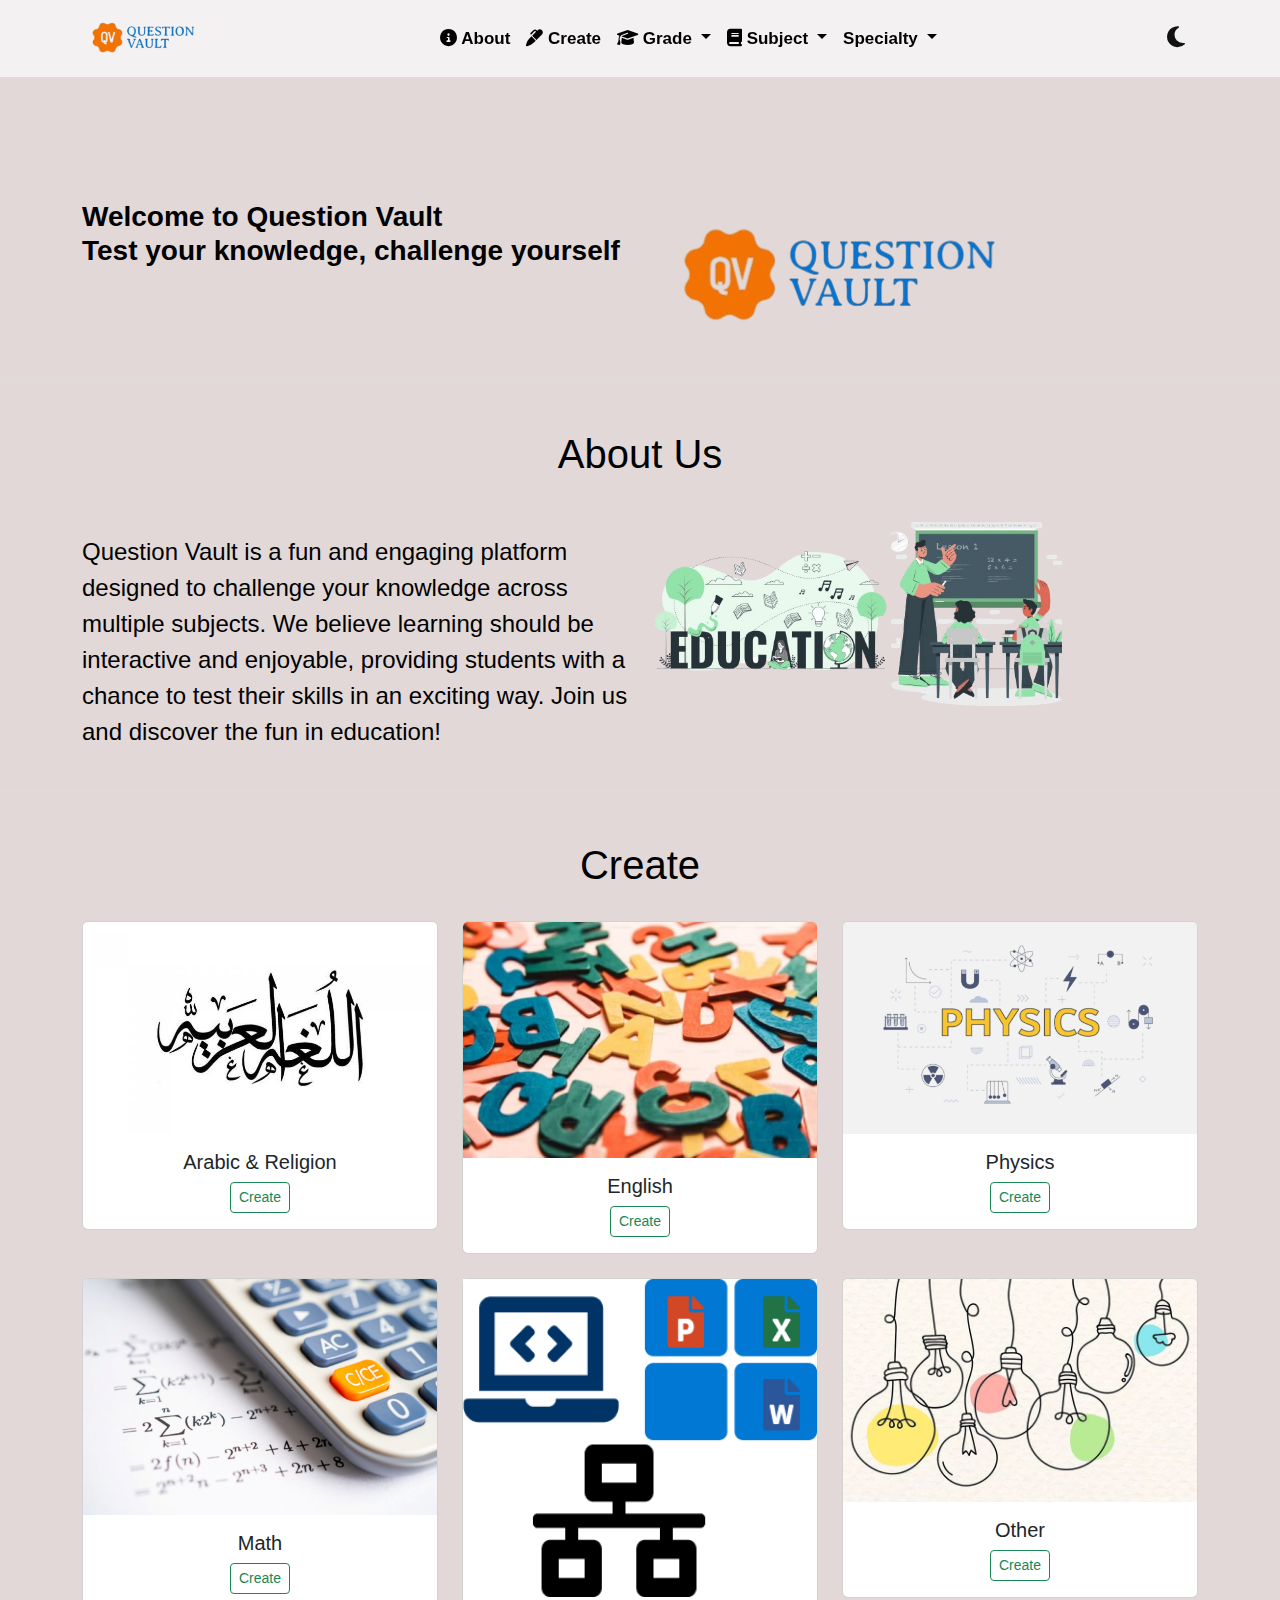
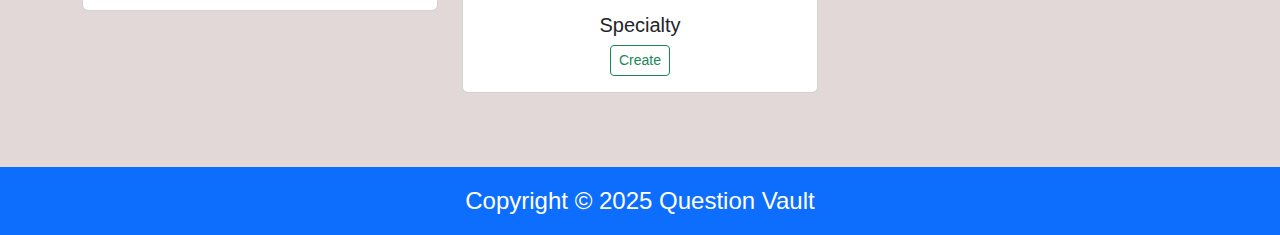
==== index.html @ 694b7378 "Add files via upload" ====
<!DOCTYPE html>
<html lang="en">

<head>
    <meta charset="UTF-8">
    <meta name="viewport" content="width=device-width, initial-scale=1.0">
    <title>Question Vault</title>
    <link rel="website icon" type="PNG" href="./Images/Logo-removebg.png">
    <link rel="stylesheet" href="./css/all.min.css">
    <link rel="stylesheet" href="./css/bootstrap.min.css">
    <link rel="stylesheet" href="./css/project.css">
</head>

<body class="">
    <header>
        <nav class="navbar navbar-expand-lg bg-light bg-opacity-75 fixed-top">
            <div class="container">

                <a class="navbar-brand" href="#"><img loading="lazy" src="./Images/Logo-removebg.png" alt="logo brand"></a>

                <button class="navbar-toggler" type="button" data-bs-toggle="collapse"
                    data-bs-target="#navbarNavDropdown" aria-controls="navbarNavDropdown" aria-expanded="true"
                    aria-label="Toggle navigation">
                    <span class="navbar-toggler-icon"></span>
                </button>
                <div class="collapse navbar-collapse" id="navbarNavDropdown">
                    <div class="navbar-nav ms-auto">

                        <a class="nav-link" href="#about"><i class="fa fa-info-circle"></i> About</a>

                        <a class="nav-link" href="#create"><i class="fa fa-marker"></i> Create</a>

                        <div class="nav-item dropdown">
                            <a class="nav-link dropdown-toggle" href="#" role="button" data-bs-toggle="dropdown"
                                aria-expanded="false">
                                <i class="fa fa-graduation-cap"></i> Grade
                            </a>
                            <ul class="dropdown-menu">
                                <li><a class="dropdown-item text-center" href="#">1</a></li>
                                <li><a class="dropdown-item text-center" href="#">2</a></li>
                                <li><a class="dropdown-item text-center" href="#">3</a></li>
                            </ul>
                        </div>
                        <div class="dropdown">
                            <a class="nav-link dropdown-toggle" href="#" role="button" data-bs-toggle="dropdown"
                                aria-expanded="false">
                                <i class="fa fa-book"></i> Subject
                            </a>
                            <ul class="dropdown-menu">
                                <li><a class="dropdown-item" href="#"><i class="fa-solid fa-book"></i> Arabic &
                                        Religion</a></li>
                                <li><a class="dropdown-item" href="#"><i class="fa-solid fa-language"></i>
                                        English</a>
                                </li>
                                <li><a class="dropdown-item" href="#"><i class="fa-solid fa-atom"></i> Physics</a>
                                </li>
                                <li><a class="dropdown-item" href="#"><i class="fa-solid fa-square-root-variable"></i>
                                        Math</a></li>
                                <li><a class="dropdown-item" href=""><i class="fa fa-book-atlas"></i> Social studies</a>
                                </li>
                            </ul>
                        </div>
                        <div class="nav-item dropdown">
                            <a class="nav-link dropdown-toggle" href="#" role="button" data-bs-toggle="dropdown"
                                aria-expanded="false">
                                Specialty
                            </a>
                            <ul class="dropdown-menu">
                                <li><a class="dropdown-item text-center" href="#"><i class="fa-solid fa-computer"></i>
                                        IT</a></li>
                                <li><a class="dropdown-item text-center" href="#"><i class="fa fa-network-wired"></i>
                                        Comm</a></li>
                                <li><a class="dropdown-item text-center" href="#"><i class="fa-brands fa-microsoft"></i>
                                        ICT</a></li>
                            </ul>
                        </div>
                    </div>

                    <div class="ms-auto">
                        <button id="white" class="btn fs-4"><i class="fa fa-sun"></i></button>
                        <button id="dark" class="btn fs-4"><i class="fa fa-moon"></i></button>
                    </div>
                </div>
            </div>
        </nav>
    </header>
    <!-- ------------ -->
    <section id="home" class="">
        <div class="container">
            <div class="row">
                <div class="col-md-6">
                    <h3 class="fs-3 fw-bold">Welcome to Question Vault<br> Test your knowledge, challenge yourself
                    </h3>
                </div>
                <div class="col-md-6">
                    <img loading="lazy" src="./Images/Logo-removebg.png" alt="">
                </div>
            </div>
        </div>
    </section>
    <!-- ========================================== -->
    <section id="about">
        <h1 class="text-center py-4">About Us</h1>
        <div class="container">
            <div class="row">
                <div class="col-md-6">
                    <p class="pt-4 fs-4">
                        Question Vault is a fun and engaging platform designed to challenge your knowledge across
                        multiple
                        subjects. We believe learning should be interactive and enjoyable, providing students with a
                        chance
                        to test their skills in an exciting way. Join us and discover the fun in education!</p>
                </div>
                <div class="col-md-6">
                    <img loading="lazy" class="w-75" src="./Images/photo1-removebg-preview.png" alt="">
                </div>
            </div>
        </div>
    </section>
    <!-- ========================================== -->
    <section id="create">
        <h1 class="text-center py-4">Create</h1>
        <div class="container pb-4">
            <div class="row">
                <!-- Arabic & Religion Card -->
                <div class="col-md-4 mb-4">
                    <div class="card">
                        <img loading="lazy" src="./Images/Arabic.jpeg" alt="Arabic and Religion" class="card-img-top">
                        <div class="card-body text-center">
                            <h5 class="card-title">Arabic & Religion</h5>
                            <a href="./html/arabic.html" target="_blank"
                                class="btn btn-outline-success btn-sm">Create</a>
                        </div>
                    </div>
                </div>

                <!-- English Card -->
                <div class="col-md-4 mb-4">
                    <div class="card">
                        <img loading="lazy" src="./Images/english.png" alt="English" class="card-img-top">
                        <div class="card-body text-center">
                            <h5 class="card-title">English</h5>
                            <a href="./html/english.html" target="_blank"
                                class="btn btn-outline-success btn-sm">Create</a>
                        </div>
                    </div>
                </div>

                <!-- Physics Card -->
                <div class="col-md-4 mb-4">
                    <div class="card">
                        <img loading="lazy" src="./Images/phy.png" alt="Physics" class="card-img-top">
                        <div class="card-body text-center">
                            <h5 class="card-title">Physics</h5>
                            <a href="./html/physics.html" target="_blank"
                                class="btn btn-outline-success btn-sm">Create</a>
                        </div>
                    </div>
                </div>

                <!-- Math Card -->
                <div class="col-md-4 mb-4">
                    <div class="card">
                        <img loading="lazy" src="./Images/math.png" alt="Math" class="card-img-top">
                        <div class="card-body text-center">
                            <h5 class="card-title">Math</h5>
                            <a href="./html/math.html" target="_blank" class="btn btn-outline-success btn-sm">Create</a>
                        </div>
                    </div>
                </div>

                <!-- Specialty Card -->
                <div class="col-md-4 mb-4">
                    <div class="card">
                        <img loading="lazy" src="./Images/Untitled.png" alt="">
                        <div class="card-body text-center py-3">
                            <h5 class="card-title">Specialty</h5>
                            <a href="./html/specialty.html" target="_blank"
                                class="btn btn-outline-success btn-sm">Create</a>
                        </div>
                    </div>
                </div>

                <!-- Other Card -->
                <div class="col-md-4 mb-4">
                    <div class="card">
                        <img loading="lazy" src="./Images/Another.JPG" class="card-img-top" alt="Other Subjects">
                        <div class="card-body text-center">
                            <h5 class="card-title">Other</h5>
                            <a href="./html/other.html" target="_blank"
                                class="btn btn-outline-success btn-sm">Create</a>
                        </div>
                    </div>
                </div>
            </div>
        </div>
    </section>
    <!-- ========================================== -->
    <footer class="text-center p-3 bg-primary fs-4 text-white">Copyright &copy; 2025 Question Vault</footer>

    <div class="container">
        <button class="btn btn-primary rounded-circle float-end" id="btnTop">
            <i class="fa fa-arrow-up fa-2x"></i></button>
    </div>

    <script src="./js/bootstrap.bundle.js"></script>
    <script src="./js/project.js"></script>
</body>

</html>
---- css/project.css ----
* {
    margin: 0;
    padding: 0;
    font-family: sans-serif;
}

/* body {
    background: #4caf50;
    background: #ff9800;
    background: #b0bec5;
    background: #000000;
    background: #9c27b0;
    background: #f44336;
    background: #03a9f4;
    background: #303f9f;
    background: #ffffff;
    background: #1a237e;

    color: #000000;
    color: #333333;
    color: #ffffff;
    color: #1a237e;
    color: #e0e0e0;
} */

#home {
    padding-top: 200px;
}

section {
    padding: 25px;
    border-bottom: 1px solid #ddd;
    scroll-snap-align: start;
}

li {
    list-style: none;
}

/* -------------------------------- */
.navbar .nav-link {
    color: #000000;
    transition: all 0.4s;
    font-size: 17px;
    font-weight: 600;
}

.navbar .nav-link:hover {
    letter-spacing: 1.2px;
    text-transform: uppercase;
    transition: all 0.3s linear;
}

.navbar-brand img {
    border-radius: 32px;
    width: 125px;
}

/* -------------------------------- */
.dropdown-menu {
    background-color: #111111;
    border: none;
}

.dropdown-item {
    color: white;
    transition: background-color 0.3s;
}

.dropdown-item:hover {
    background-color: #ff5733;
}

/* -------------------------------- */
.card:hover {
    transform: scale(0.99);
    box-shadow: 0 8px 20px #000000b9;
    transition: all 0.3s ease;
}

/* -------------------------------- */
.whiteMod {
    background: #e2d8d8;
    color: #000000;
}

.darkMod .card:hover {
    transform: scale(0.9);
    box-shadow: 0 5px 10px #ebebeb9f;
}

.darkMod {
    background: #0b0a13;
    color: #f5f8ed;
}

.fa-sun {
    color: #f7d410;
}

.fa-moon {
    color: #111111;
}

#btnTop {
    position: fixed;
    bottom: 30px;
    right: 50px;
    z-index: 1000;
    display: none;
}
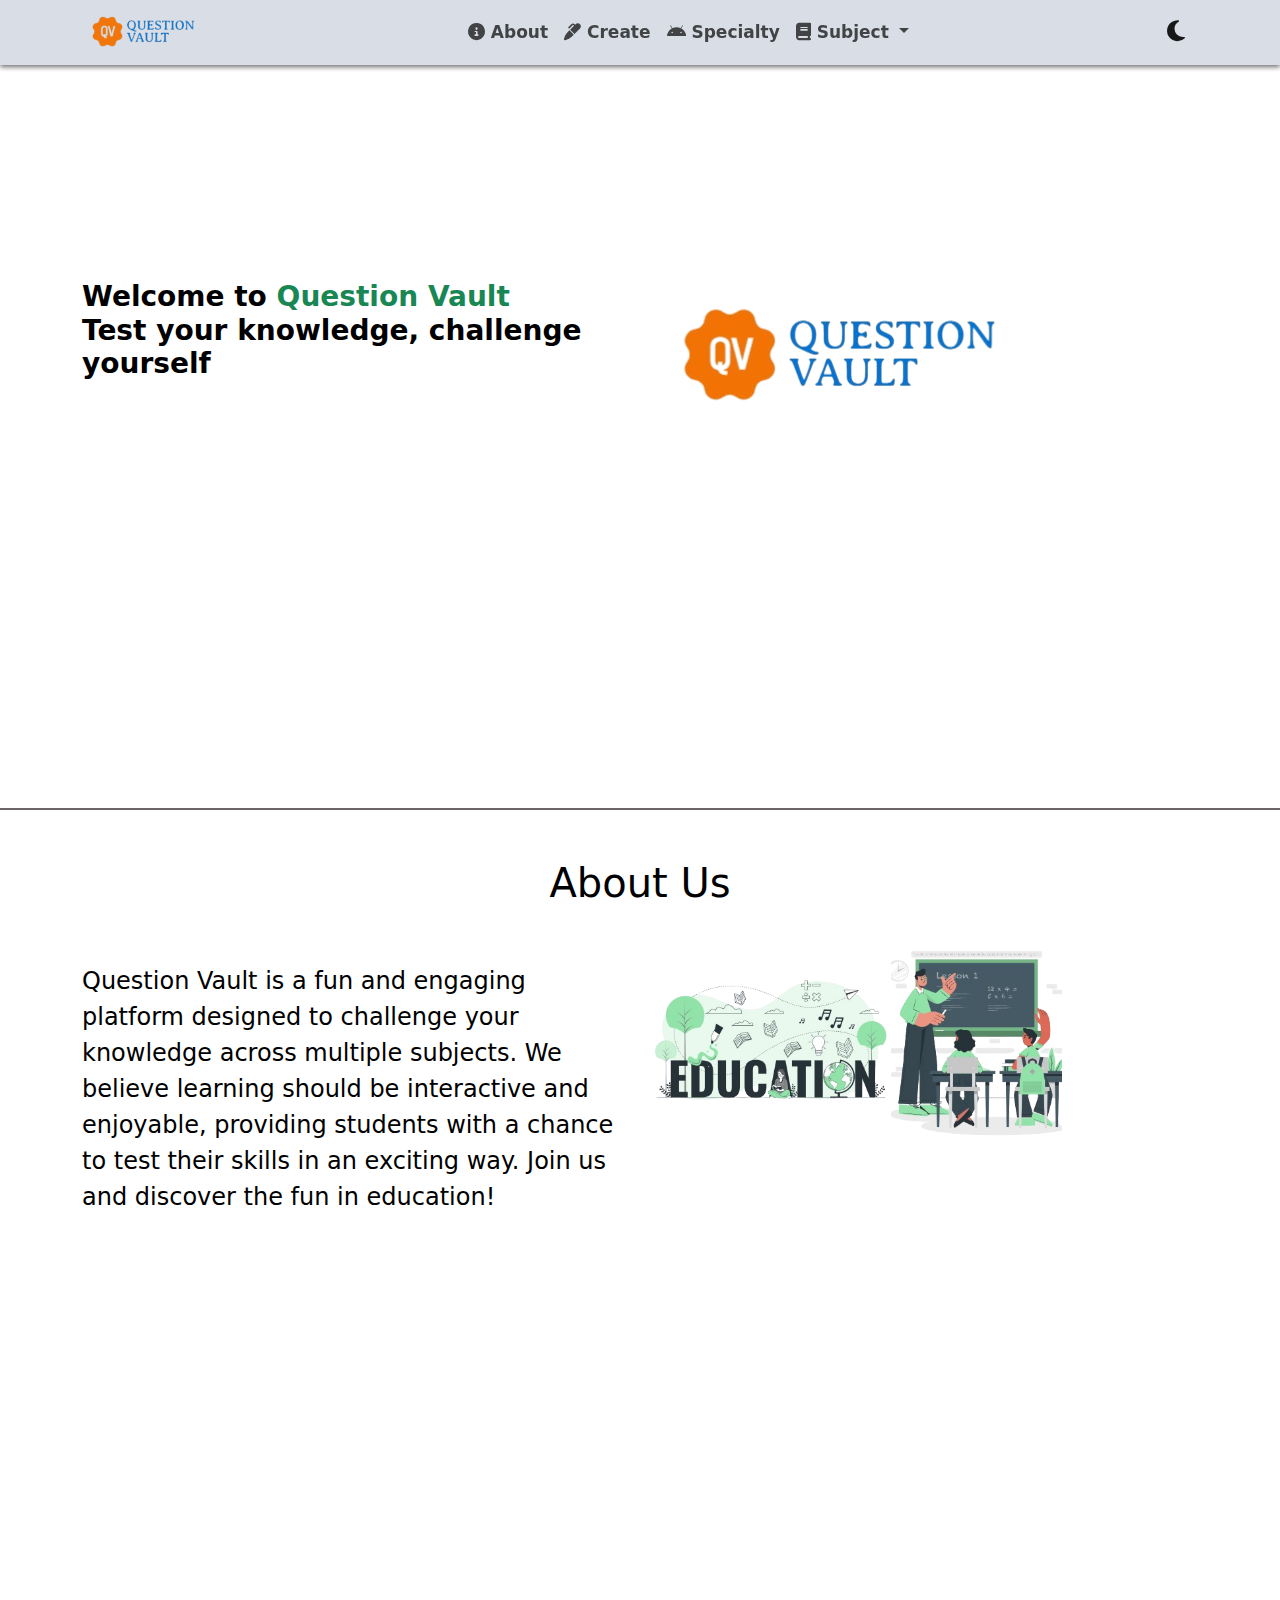
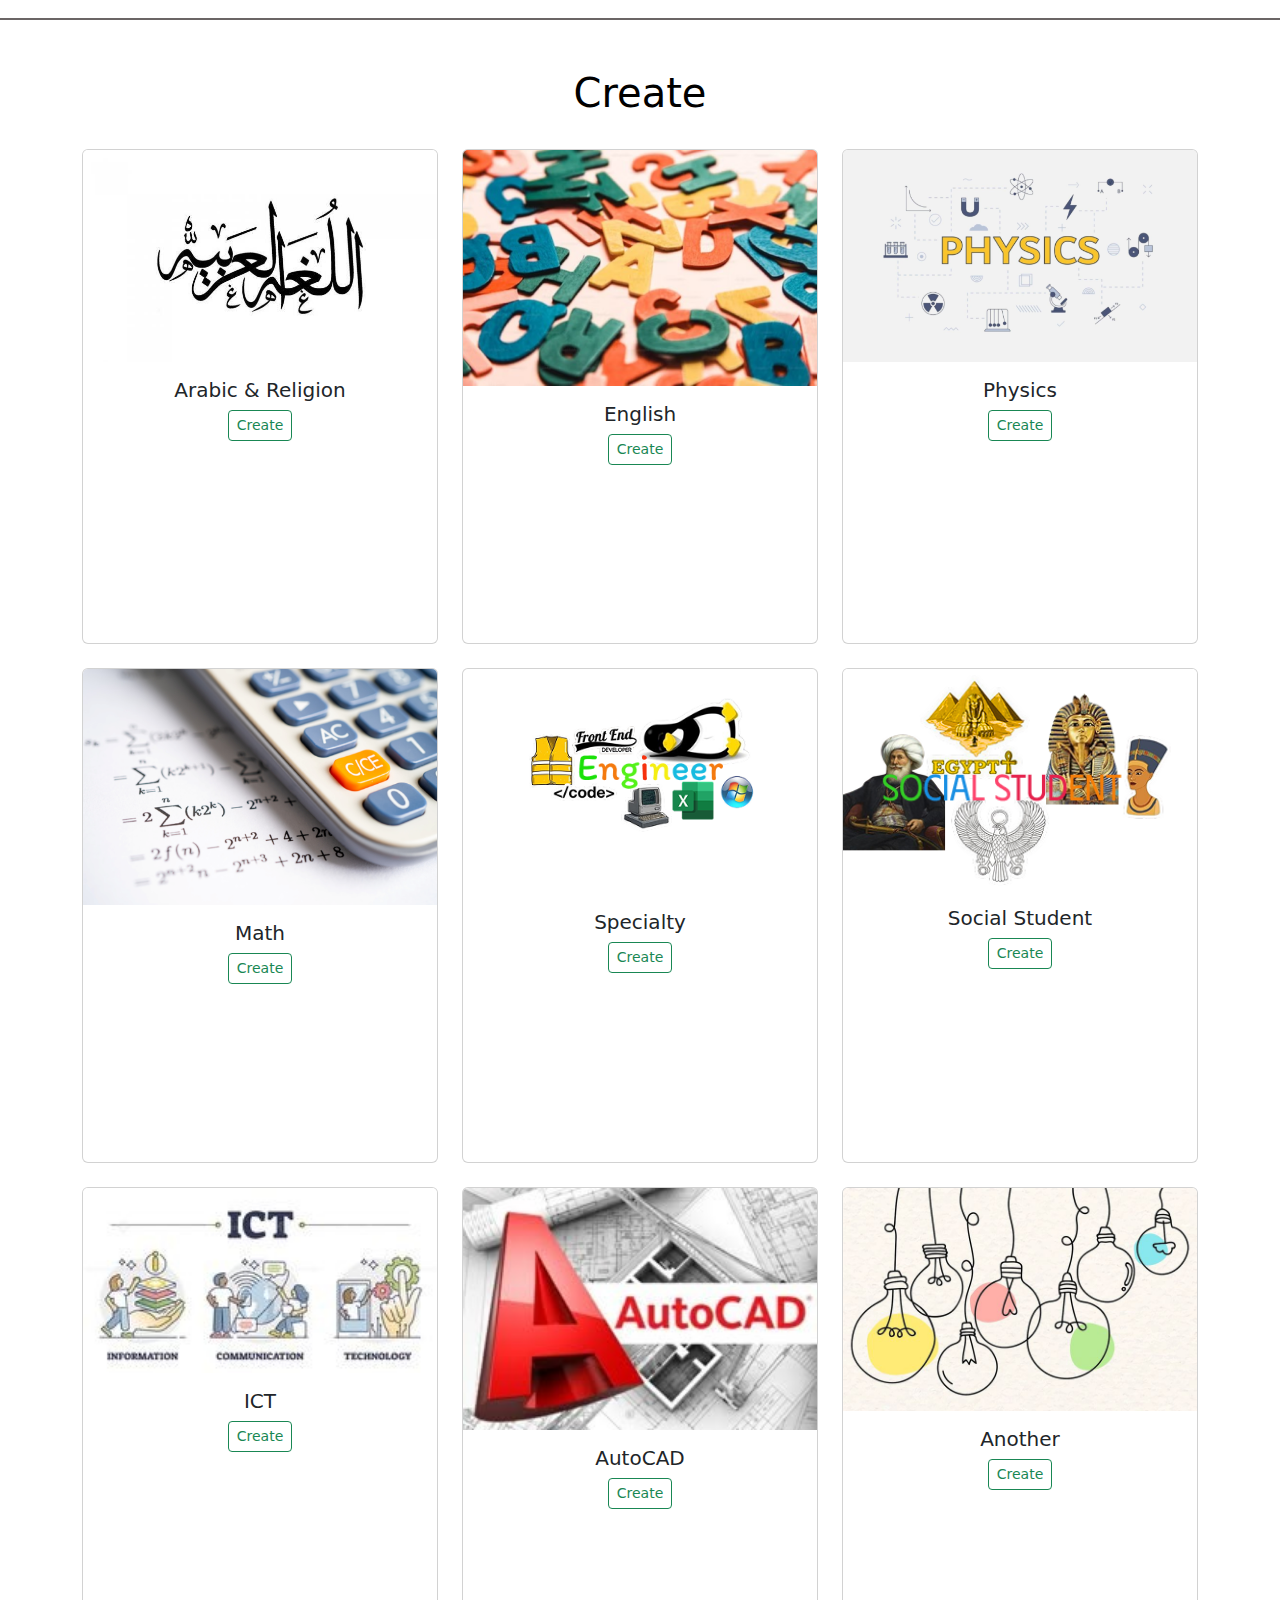
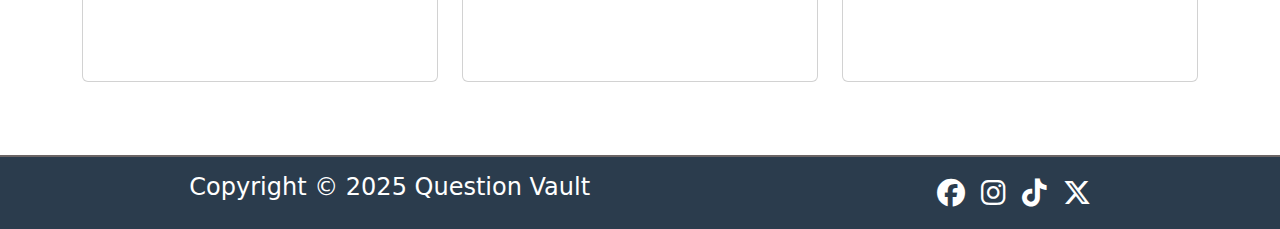
==== commit 575c2914: "Add files via upload" ====
--- a/index.html
+++ b/index.html
@@ -5,7 +5,7 @@
     <meta charset="UTF-8">
     <meta name="viewport" content="width=device-width, initial-scale=1.0">
     <title>Question Vault</title>
-    <link rel="website icon" type="PNG" href="./Images/Logo-removebg.png">
+    <link rel="icon" href="./Images/Logo-removebg.png">
     <link rel="stylesheet" href="./css/all.min.css">
     <link rel="stylesheet" href="./css/bootstrap.min.css">
     <link rel="stylesheet" href="./css/project.css">
@@ -13,15 +13,13 @@
 
 <body class="">
     <header>
-        <nav class="navbar navbar-expand-lg bg-light bg-opacity-75 fixed-top">
+        <nav class="navbar navbar-expand-lg bg-light-subtle fixed-top">
             <div class="container">
-
-                <a class="navbar-brand" href="#"><img loading="lazy" src="./Images/Logo-removebg.png" alt="logo brand"></a>
-
+                <a class="navbar-brand" href="#"><img loading="lazy" src="./Images/Logo-removebg.png"
+                        alt="Logo brand"></a>
                 <button class="navbar-toggler" type="button" data-bs-toggle="collapse"
-                    data-bs-target="#navbarNavDropdown" aria-controls="navbarNavDropdown" aria-expanded="true"
-                    aria-label="Toggle navigation">
-                    <span class="navbar-toggler-icon"></span>
+                    data-bs-target="#navbarNavDropdown">
+                    <i class="fa fa-bars"></i>
                 </button>
                 <div class="collapse navbar-collapse" id="navbarNavDropdown">
                     <div class="navbar-nav ms-auto">
@@ -30,48 +28,29 @@
 
                         <a class="nav-link" href="#create"><i class="fa fa-marker"></i> Create</a>
 
-                        <div class="nav-item dropdown">
-                            <a class="nav-link dropdown-toggle" href="#" role="button" data-bs-toggle="dropdown"
-                                aria-expanded="false">
-                                <i class="fa fa-graduation-cap"></i> Grade
-                            </a>
-                            <ul class="dropdown-menu">
-                                <li><a class="dropdown-item text-center" href="#">1</a></li>
-                                <li><a class="dropdown-item text-center" href="#">2</a></li>
-                                <li><a class="dropdown-item text-center" href="#">3</a></li>
-                            </ul>
-                        </div>
+                        <a class="nav-link" href="./html/specialty.html"><i class="fab fa-android"></i> Specialty</a>
+
                         <div class="dropdown">
-                            <a class="nav-link dropdown-toggle" href="#" role="button" data-bs-toggle="dropdown"
-                                aria-expanded="false">
+                            <a class="nav-link dropdown-toggle" href="#" role="button" data-bs-toggle="dropdown">
                                 <i class="fa fa-book"></i> Subject
                             </a>
                             <ul class="dropdown-menu">
-                                <li><a class="dropdown-item" href="#"><i class="fa-solid fa-book"></i> Arabic &
+                                <li><a class="dropdown-item" href="./html/arbic.html"><i class="fa-solid fa-book"></i>
+                                        Arabic &
                                         Religion</a></li>
-                                <li><a class="dropdown-item" href="#"><i class="fa-solid fa-language"></i>
+                                <li><a class="dropdown-item" href="./html/english.html"><i
+                                            class="fa-solid fa-language"></i>
                                         English</a>
                                 </li>
-                                <li><a class="dropdown-item" href="#"><i class="fa-solid fa-atom"></i> Physics</a>
+                                <li><a class="dropdown-item" href="./html/phy.html"><i class="fa-solid fa-atom"></i>
+                                        Physics</a>
                                 </li>
-                                <li><a class="dropdown-item" href="#"><i class="fa-solid fa-square-root-variable"></i>
+                                <li><a class="dropdown-item" href="./html/math.html"><i
+                                            class="fa-solid fa-square-root-variable"></i>
                                         Math</a></li>
-                                <li><a class="dropdown-item" href=""><i class="fa fa-book-atlas"></i> Social studies</a>
+                                <li><a class="dropdown-item" href="./html/other.html"><i class="fa fa-book-atlas"></i>
+                                        Another</a>
                                 </li>
-                            </ul>
-                        </div>
-                        <div class="nav-item dropdown">
-                            <a class="nav-link dropdown-toggle" href="#" role="button" data-bs-toggle="dropdown"
-                                aria-expanded="false">
-                                Specialty
-                            </a>
-                            <ul class="dropdown-menu">
-                                <li><a class="dropdown-item text-center" href="#"><i class="fa-solid fa-computer"></i>
-                                        IT</a></li>
-                                <li><a class="dropdown-item text-center" href="#"><i class="fa fa-network-wired"></i>
-                                        Comm</a></li>
-                                <li><a class="dropdown-item text-center" href="#"><i class="fa-brands fa-microsoft"></i>
-                                        ICT</a></li>
                             </ul>
                         </div>
                     </div>
@@ -89,7 +68,8 @@
         <div class="container">
             <div class="row">
                 <div class="col-md-6">
-                    <h3 class="fs-3 fw-bold">Welcome to Question Vault<br> Test your knowledge, challenge yourself
+                    <h3 class="fs-3 fw-bold">Welcome to <span class="text-success">Question Vault</span><br> Test your
+                        knowledge, challenge yourself
                     </h3>
                 </div>
                 <div class="col-md-6">
@@ -128,8 +108,7 @@
                         <img loading="lazy" src="./Images/Arabic.jpeg" alt="Arabic and Religion" class="card-img-top">
                         <div class="card-body text-center">
                             <h5 class="card-title">Arabic & Religion</h5>
-                            <a href="./html/arabic.html" target="_blank"
-                                class="btn btn-outline-success btn-sm">Create</a>
+                            <a href="./html/arbic.html" class="btn btn-outline-success btn-sm">Create</a>
                         </div>
                     </div>
                 </div>
@@ -140,8 +119,7 @@
                         <img loading="lazy" src="./Images/english.png" alt="English" class="card-img-top">
                         <div class="card-body text-center">
                             <h5 class="card-title">English</h5>
-                            <a href="./html/english.html" target="_blank"
-                                class="btn btn-outline-success btn-sm">Create</a>
+                            <a href="./html/english.html" class="btn btn-outline-success btn-sm">Create</a>
                         </div>
                     </div>
                 </div>
@@ -152,8 +130,7 @@
                         <img loading="lazy" src="./Images/phy.png" alt="Physics" class="card-img-top">
                         <div class="card-body text-center">
                             <h5 class="card-title">Physics</h5>
-                            <a href="./html/physics.html" target="_blank"
-                                class="btn btn-outline-success btn-sm">Create</a>
+                            <a href="./html/phy.html" target="_blank" class="btn btn-outline-success btn-sm">Create</a>
                         </div>
                     </div>
                 </div>
@@ -164,7 +141,7 @@
                         <img loading="lazy" src="./Images/math.png" alt="Math" class="card-img-top">
                         <div class="card-body text-center">
                             <h5 class="card-title">Math</h5>
-                            <a href="./html/math.html" target="_blank" class="btn btn-outline-success btn-sm">Create</a>
+                            <a href="./html/math.html" class="btn btn-outline-success btn-sm">Create</a>
                         </div>
                     </div>
                 </div>
@@ -172,23 +149,55 @@
                 <!-- Specialty Card -->
                 <div class="col-md-4 mb-4">
                     <div class="card">
-                        <img loading="lazy" src="./Images/Untitled.png" alt="">
-                        <div class="card-body text-center py-3">
+                        <img loading="lazy" class="pb-4 m-auto" style="width: 240px;" src="./Images/Untitled.png"
+                            alt="">
+                        <div class="card-body text-center py-5">
                             <h5 class="card-title">Specialty</h5>
-                            <a href="./html/specialty.html" target="_blank"
-                                class="btn btn-outline-success btn-sm">Create</a>
-                        </div>
-                    </div>
-                </div>
-
-                <!-- Other Card -->
+                            <a href="./html/specialty.html" class="btn btn-outline-success btn-sm">Create</a>
+                        </div>
+                    </div>
+                </div>
+
+                <!-- social Student Card -->
+                <div class="col-md-4 mb-4">
+                    <div class="card">
+                        <img loading="lazy" src="./Images/Untitled2.png" class="card-img-top" alt="Other Subjects">
+                        <div class="card-body text-center py-3">
+                            <h5 class="card-title">Social Student</h5>
+                            <a href="./html/socialStudent.html" class="btn btn-outline-success btn-sm">Create</a>
+                        </div>
+                    </div>
+                </div>
+
+                <!-- ICT Card-->
+                <div class="col-md-4 mb-4">
+                    <div class="card">
+                        <img loading="lazy" src="./Images/kgfs3vqo.png" class="card-img-top" alt="Other Subjects">
+                        <div class="card-body text-center py-3">
+                            <h5 class="card-title">ICT</h5>
+                            <a href="./html/ICT.html" class="btn btn-outline-success btn-sm">Create</a>
+                        </div>
+                    </div>
+                </div>
+
+                <!-- AutoCAD Card -->
+                <div class="col-md-4 mb-4">
+                    <div class="card">
+                        <img loading="lazy" src="./Images/AotuCAD.png" class="card-img-top" alt="Other Subjects">
+                        <div class="card-body text-center py-3">
+                            <h5 class="card-title">AutoCAD</h5>
+                            <a href="./html/AutoCAD.html" class="btn btn-outline-success btn-sm">Create</a>
+                        </div>
+                    </div>
+                </div>
+
+                <!-- Another -->
                 <div class="col-md-4 mb-4">
                     <div class="card">
                         <img loading="lazy" src="./Images/Another.JPG" class="card-img-top" alt="Other Subjects">
-                        <div class="card-body text-center">
-                            <h5 class="card-title">Other</h5>
-                            <a href="./html/other.html" target="_blank"
-                                class="btn btn-outline-success btn-sm">Create</a>
+                        <div class="card-body text-center py-3">
+                            <h5 class="card-title">Another</h5>
+                            <a href="./html/other.html" class="btn btn-outline-success btn-sm">Create</a>
                         </div>
                     </div>
                 </div>
@@ -196,11 +205,19 @@
         </div>
     </section>
     <!-- ========================================== -->
-    <footer class="text-center p-3 bg-primary fs-4 text-white">Copyright &copy; 2025 Question Vault</footer>
+    <footer class="text-center p-3 fs-4 text-white d-flex justify-content-around">
+        <h5 class="fw-normal fs-4">Copyright &copy; 2025 Question Vault</h5>
+        <div class="social-media d-flex gap-3 pt-1">
+            <a href="" target="_blank"><i class="fs-3 text-white fab fa-facebook"></i></a>
+            <a href="" target="_blank"><i class="fs-3 text-white fab fa-instagram"></i></a>
+            <a href="" target="_blank"><i class="fs-3 text-white fab fa-tiktok"></i></a>
+            <a href="" target="_blank"><i class="fs-3 text-white fab fa-x-twitter"></i></a>
+        </div>
+    </footer>
 
     <div class="container">
         <button class="btn btn-primary rounded-circle float-end" id="btnTop">
-            <i class="fa fa-arrow-up fa-2x"></i></button>
+            <i class="fa fa-arrow-up fa-2"></i></button>
     </div>
 
     <script src="./js/bootstrap.bundle.js"></script>
--- a/css/project.css
+++ b/css/project.css
@@ -1,7 +1,6 @@
 * {
     margin: 0;
     padding: 0;
-    font-family: sans-serif;
 }
 
 /* body {
@@ -24,38 +23,23 @@
 } */
 
 #home {
-    padding-top: 200px;
+    padding: 280px 0 90px 0;
 }
 
 section {
     padding: 25px;
     border-bottom: 1px solid #ddd;
     scroll-snap-align: start;
+    min-height: 90vh;
 }
 
 li {
     list-style: none;
 }
 
-/* -------------------------------- */
-.navbar .nav-link {
-    color: #000000;
-    transition: all 0.4s;
-    font-size: 17px;
-    font-weight: 600;
-}
-
-.navbar .nav-link:hover {
-    letter-spacing: 1.2px;
-    text-transform: uppercase;
-    transition: all 0.3s linear;
-}
-
 .navbar-brand img {
-    border-radius: 32px;
     width: 125px;
 }
-
 /* -------------------------------- */
 .dropdown-menu {
     background-color: #111111;
@@ -64,7 +48,7 @@
 
 .dropdown-item {
     color: white;
-    transition: background-color 0.3s;
+    transition: all 0.3s ease;
 }
 
 .dropdown-item:hover {
@@ -72,26 +56,78 @@
 }
 
 /* -------------------------------- */
+.card {
+    min-height: 55vh !important;
+}
+
 .card:hover {
-    transform: scale(0.99);
     box-shadow: 0 8px 20px #000000b9;
     transition: all 0.3s ease;
 }
-
+footer {
+    background: #2b3c4d;
+}
 /* -------------------------------- */
 .whiteMod {
-    background: #e2d8d8;
+    background: white;
     color: #000000;
-}
 
-.darkMod .card:hover {
-    transform: scale(0.9);
-    box-shadow: 0 5px 10px #ebebeb9f;
+    & section {
+        padding: 25px;
+        border-bottom: 2px solid #6b6565;
+        scroll-snap-align: start;
+    }
+
+    & .navbar {
+        opacity: 0.97;
+        background-color: #d7dce6 !important;
+        box-shadow: 0 2px 5px rgba(0, 0, 0, 0.6);
+        z-index: 100;
+        padding: 2px;
+
+        & .nav-link {
+            color: #252525de;
+            font-size: 17px;
+            font-weight: 600;
+
+            &:hover {
+                color: #000000;
+                transition: all 0.3s ease;
+            }
+        }
+    }
+    & .navbar-toggler {
+        border: 2px solid #515256;
+    }
 }
 
 .darkMod {
     background: #0b0a13;
     color: #f5f8ed;
+
+    & .navbar {
+        opacity: 0.97;
+        background-color: #1f242d !important;
+        box-shadow: 0 2px 5px rgba(255, 255, 255, 0.6);
+        z-index: 100;
+        padding: 2px;
+
+        & .nav-link {
+            color: #e1dde1;
+            font-size: 17px;
+            font-weight: 600;
+
+            &:hover {
+                color: #ffffff;
+                transition: all 0.3s ease;
+                ;
+            }
+        }
+    }
+    & .navbar-toggler {
+        border: 2px solid #d9dde6;
+        color: #d9dde6;
+    }
 }
 
 .fa-sun {
@@ -101,11 +137,41 @@
 .fa-moon {
     color: #111111;
 }
-
 #btnTop {
     position: fixed;
     bottom: 30px;
     right: 50px;
     z-index: 1000;
+    background: #34c539;
+    border: none;
     display: none;
+}
+/* ----------------------------------------- */
+.fa-facebook:hover {
+    background: linear-gradient(45deg, #0a66c2, #00478f);
+    -webkit-background-clip: text;
+    -webkit-text-fill-color: transparent;
+    transform: scale(1.2);
+    transition: all 0.3s ease-in-out;
+}
+.fa-instagram:hover {
+    background: linear-gradient(45deg, #f09433, #e6683c, #dc2743, #cc2366, #bc1888);
+    -webkit-background-clip: text;
+    -webkit-text-fill-color: transparent;
+    transform: scale(1.2);
+    transition: all 0.3s ease-in-out;
+}
+.fa-tiktok:hover {
+    background: linear-gradient(45deg, #25f4ee, #fe2c55);
+    -webkit-background-clip: text;
+    -webkit-text-fill-color: transparent;
+    transform: scale(1.2);
+    transition: all 0.3s ease-in-out;
+}
+.fa-x-twitter:hover {
+    background: linear-gradient(45deg, #242323, #181717, #000000);
+    -webkit-background-clip: text;
+    -webkit-text-fill-color: transparent;
+    transform: scale(1.2);
+    transition: all 0.3s ease-in-out;
 }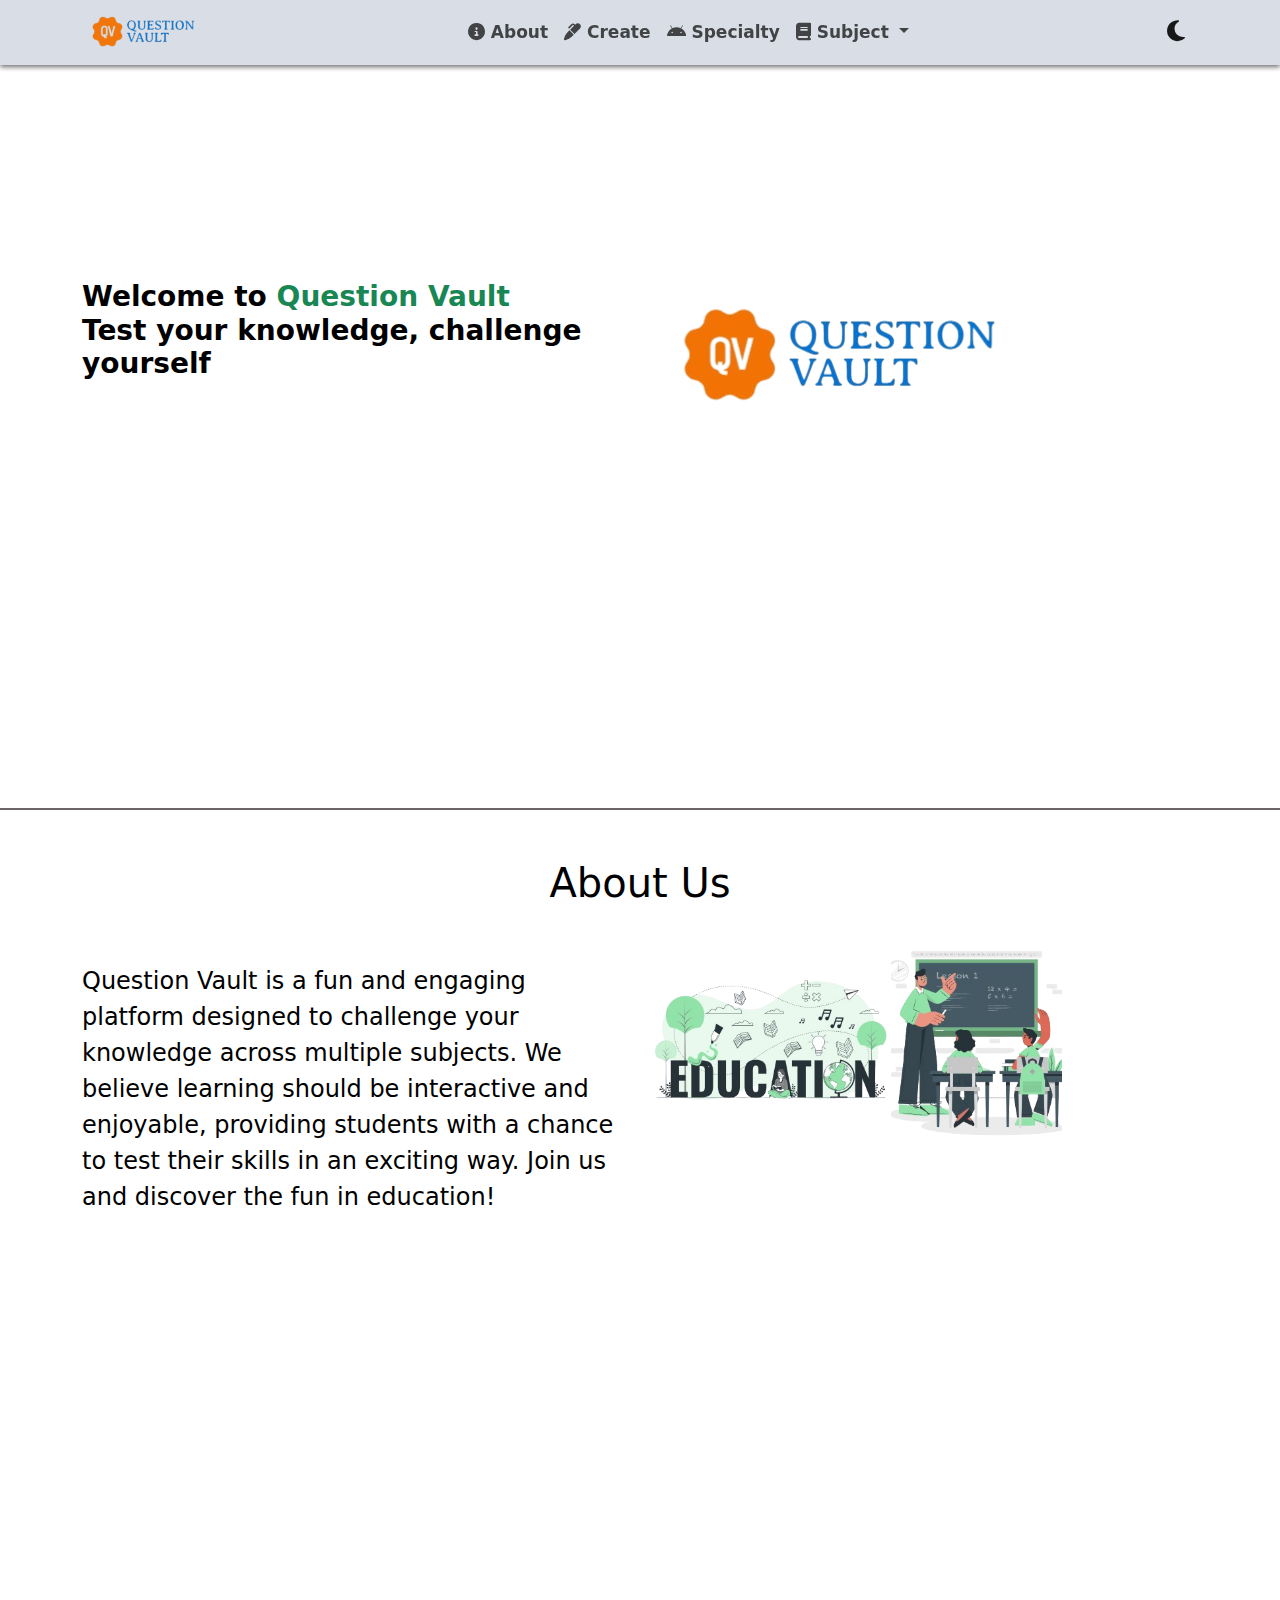
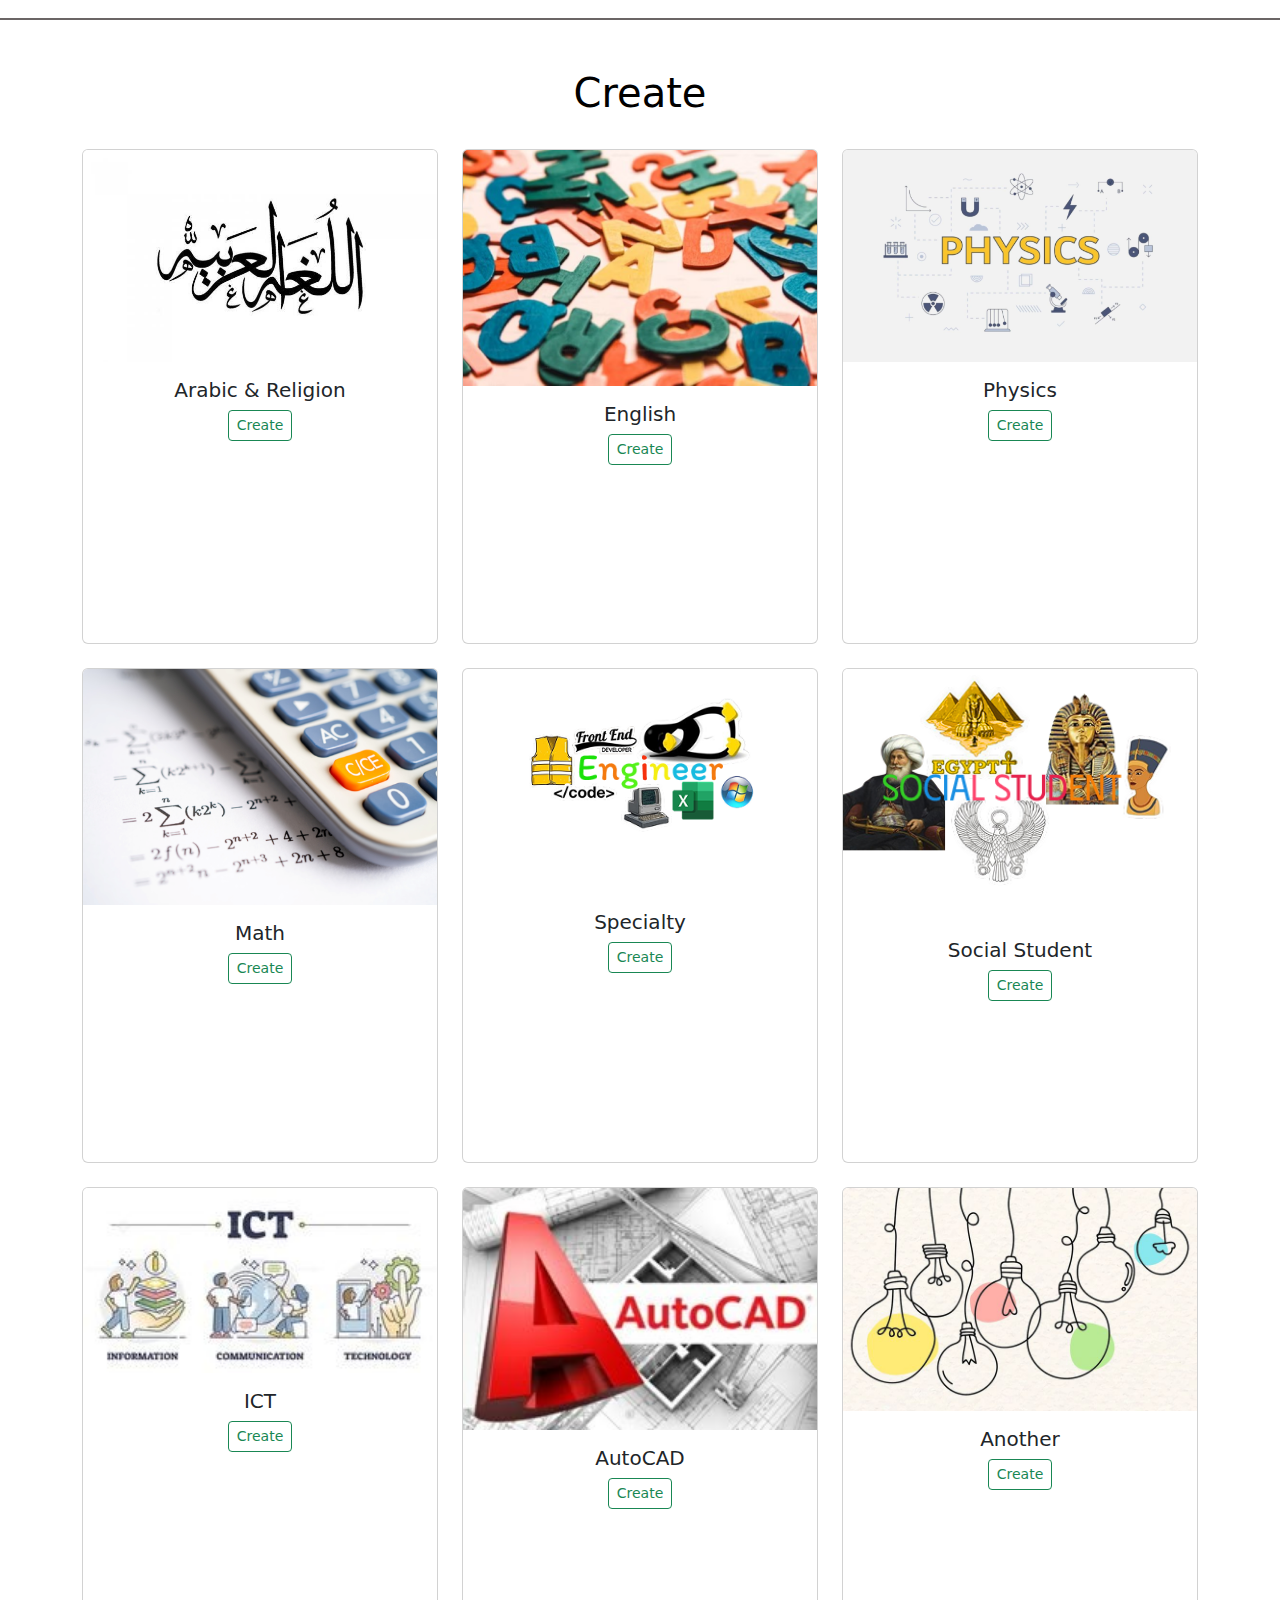
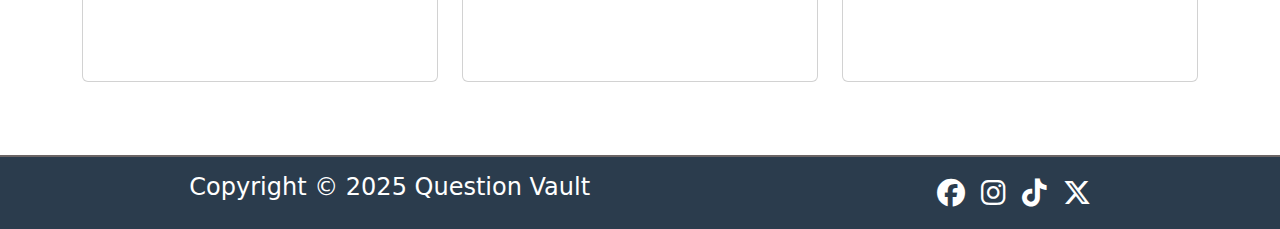
==== commit c1ba4536: "Add files via upload" ====
--- a/index.html
+++ b/index.html
@@ -149,7 +149,7 @@
                 <!-- Specialty Card -->
                 <div class="col-md-4 mb-4">
                     <div class="card">
-                        <img loading="lazy" class="pb-4 m-auto" style="width: 240px;" src="./Images/Untitled.png"
+                        <img loading="lazy" class="pb-4 m-auto card-img-top" style="width: 240px;" src="./Images/Untitled.png"
                             alt="">
                         <div class="card-body text-center py-5">
                             <h5 class="card-title">Specialty</h5>
@@ -162,7 +162,7 @@
                 <div class="col-md-4 mb-4">
                     <div class="card">
                         <img loading="lazy" src="./Images/Untitled2.png" class="card-img-top" alt="Other Subjects">
-                        <div class="card-body text-center py-3">
+                        <div class="card-body text-center py-5">
                             <h5 class="card-title">Social Student</h5>
                             <a href="./html/socialStudent.html" class="btn btn-outline-success btn-sm">Create</a>
                         </div>
--- a/css/project.css
+++ b/css/project.css
@@ -13,7 +13,6 @@
     background: #03a9f4;
     background: #303f9f;
     background: #ffffff;
-    background: #1a237e;
 
     color: #000000;
     color: #333333;
@@ -24,6 +23,10 @@
 
 #home {
     padding: 280px 0 90px 0;
+}
+
+.navbar {
+    margin-bottom: 5rem
 }
 
 section {
@@ -40,6 +43,7 @@
 .navbar-brand img {
     width: 125px;
 }
+
 /* -------------------------------- */
 .dropdown-menu {
     background-color: #111111;
@@ -60,13 +64,10 @@
     min-height: 55vh !important;
 }
 
-.card:hover {
-    box-shadow: 0 8px 20px #000000b9;
-    transition: all 0.3s ease;
-}
 footer {
     background: #2b3c4d;
 }
+
 /* -------------------------------- */
 .whiteMod {
     background: white;
@@ -96,8 +97,14 @@
             }
         }
     }
+
     & .navbar-toggler {
         border: 2px solid #515256;
+    }
+
+    .card:hover {
+        box-shadow: 0 8px 20px #000000b9;
+        transition: all 0.3s ease;
     }
 }
 
@@ -120,13 +127,18 @@
             &:hover {
                 color: #ffffff;
                 transition: all 0.3s ease;
-                ;
             }
         }
     }
+
     & .navbar-toggler {
         border: 2px solid #d9dde6;
         color: #d9dde6;
+    }
+
+    .card:hover {
+        box-shadow: 0 8px 20px #555555b9;
+        transition: all 0.3s ease;
     }
 }
 
@@ -137,6 +149,7 @@
 .fa-moon {
     color: #111111;
 }
+
 #btnTop {
     position: fixed;
     bottom: 30px;
@@ -146,6 +159,7 @@
     border: none;
     display: none;
 }
+
 /* ----------------------------------------- */
 .fa-facebook:hover {
     background: linear-gradient(45deg, #0a66c2, #00478f);
@@ -154,6 +168,7 @@
     transform: scale(1.2);
     transition: all 0.3s ease-in-out;
 }
+
 .fa-instagram:hover {
     background: linear-gradient(45deg, #f09433, #e6683c, #dc2743, #cc2366, #bc1888);
     -webkit-background-clip: text;
@@ -161,6 +176,7 @@
     transform: scale(1.2);
     transition: all 0.3s ease-in-out;
 }
+
 .fa-tiktok:hover {
     background: linear-gradient(45deg, #25f4ee, #fe2c55);
     -webkit-background-clip: text;
@@ -168,6 +184,7 @@
     transform: scale(1.2);
     transition: all 0.3s ease-in-out;
 }
+
 .fa-x-twitter:hover {
     background: linear-gradient(45deg, #242323, #181717, #000000);
     -webkit-background-clip: text;
